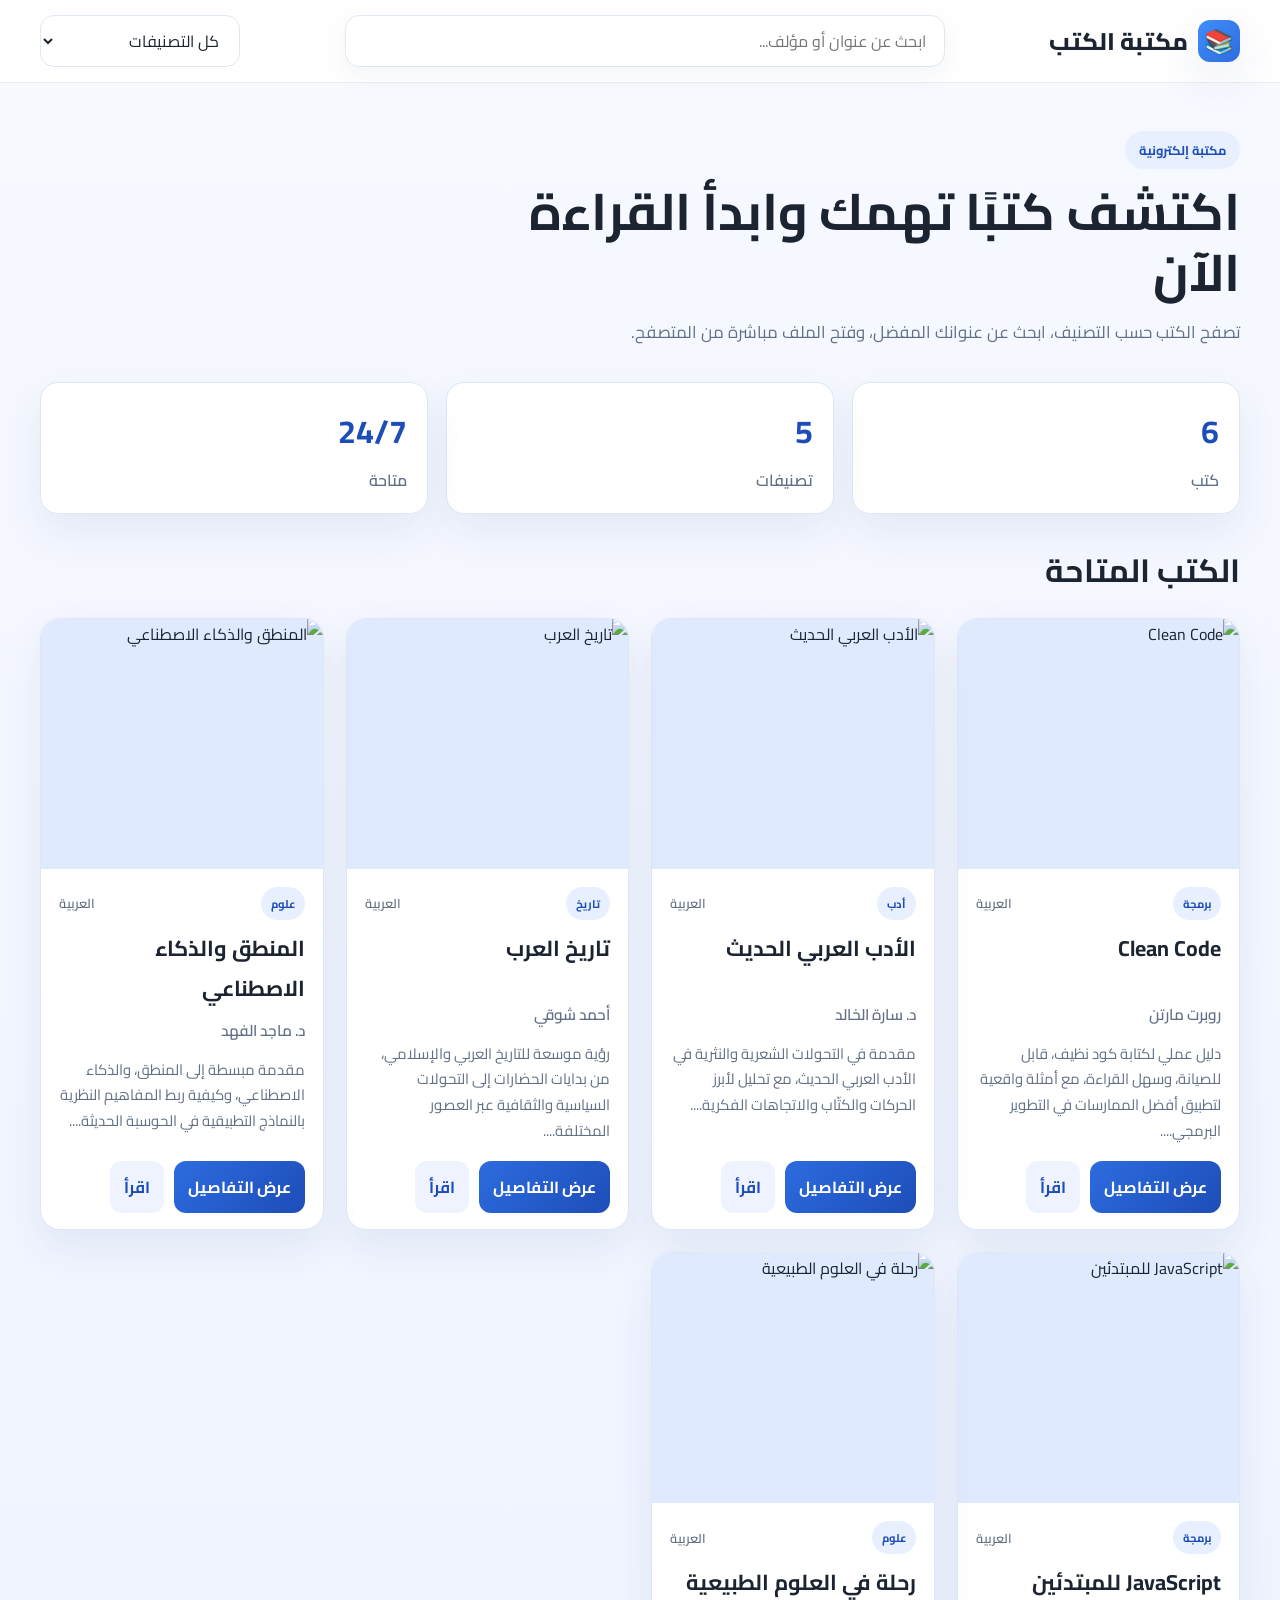
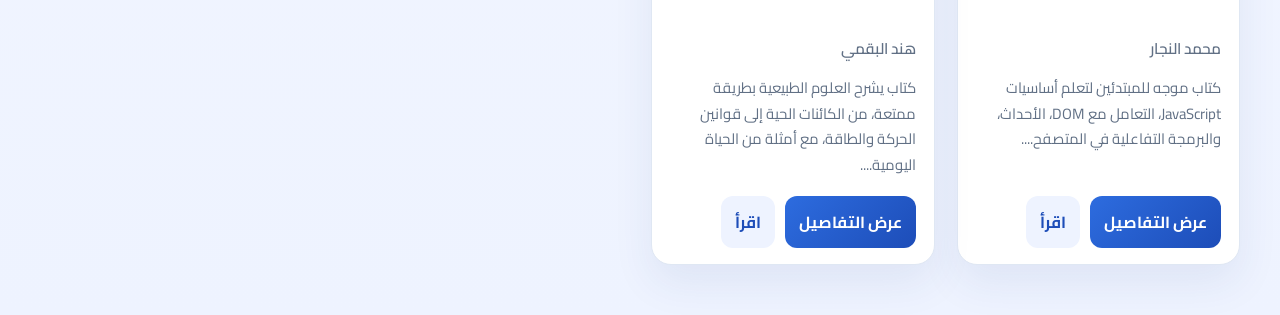
==== index.html @ 399d0ff6 "إنشاء مكتبة كتب عربية قابلة للبحث والتصفح مع صفحات PDF" ====
<!DOCTYPE html>
<html lang="ar" dir="rtl">
  <head>
    <meta charset="UTF-8" />
    <meta name="viewport" content="width=device-width, initial-scale=1.0" />
    <title>مكتبة الكتب</title>
    <link rel="preconnect" href="https://fonts.googleapis.com">
    <link rel="preconnect" href="https://fonts.gstatic.com" crossorigin>
    <link href="https://fonts.googleapis.com/css2?family=Cairo:wght@400;600;700;800&display=swap" rel="stylesheet">
    <link rel="stylesheet" href="styles.css" />
  </head>
  <body>
    <header class="topbar">
      <div class="container nav">
        <div class="brand">
          <span class="brand-icon">📚</span>
          <span>مكتبة الكتب</span>
        </div>

        <div class="search-wrap">
          <input
            id="searchInput"
            type="text"
            placeholder="ابحث عن عنوان أو مؤلف..."
            aria-label="بحث في الكتب"
          />
        </div>

        <select id="categoryFilter" aria-label="فلتر التصنيف">
          <option value="">كل التصنيفات</option>
          <option value="برمجة">برمجة</option>
          <option value="أدب">أدب</option>
          <option value="تاريخ">تاريخ</option>
          <option value="علوم">علوم</option>
        </select>
      </div>
    </header>

    <main class="container">
      <section class="hero">
        <div>
          <span class="eyebrow">مكتبة إلكترونية</span>
          <h1>اكتشف كتبًا تهمك وابدأ القراءة الآن</h1>
          <p>
            تصفح الكتب حسب التصنيف، ابحث عن عنوانك المفضل، وفتح الملف مباشرة من المتصفح.
          </p>
        </div>
      </section>

      <section class="stats">
        <div class="stat-card">
          <strong id="booksCount">0</strong>
          <span>كتب</span>
        </div>
        <div class="stat-card">
          <strong>5</strong>
          <span>تصنيفات</span>
        </div>
        <div class="stat-card">
          <strong>24/7</strong>
          <span>متاحة</span>
        </div>
      </section>

      <section class="books-header">
        <h2>الكتب المتاحة</h2>
      </section>

      <section id="booksGrid" class="books-grid" aria-live="polite"></section>
    </main>

    <div id="bookModal" class="modal hidden" aria-hidden="true">
      <div class="modal-backdrop" data-close="true"></div>
      <div class="modal-content" role="dialog" aria-modal="true" aria-labelledby="modalTitle">
        <button class="close-btn" aria-label="إغلاق" data-close="true">×</button>

        <div class="modal-cover-wrap">
          <img id="modalCover" src="" alt="" />
        </div>

        <div class="modal-body">
          <span id="modalCategory" class="chip"></span>
          <h3 id="modalTitle"></h3>
          <p class="author" id="modalAuthor"></p>

          <div class="meta-grid">
            <div>
              <label>اللغة</label>
              <span id="modalLanguage"></span>
            </div>
            <div>
              <label>السنة</label>
              <span id="modalYear"></span>
            </div>
            <div>
              <label>عدد الصفحات</label>
              <span id="modalPages"></span>
            </div>
          </div>

          <p id="modalSummary" class="summary"></p>

          <div class="modal-actions">
            <a id="readLink" class="primary-btn" href="#" target="_blank" rel="noopener noreferrer">
              اقرأ الآن
            </a>
            <button id="closeModalBtn" class="secondary-btn" type="button">إغلاق</button>
          </div>
        </div>
      </div>
    </div>

    <script src="script.js"></script>
  </body>
</html>
---- styles.css ----
:root {
  --bg: #f5f7fb;
  --surface: #ffffff;
  --surface-2: #eef3ff;
  --primary: #2d6cdf;
  --primary-dark: #1d4db8;
  --text: #1b2430;
  --muted: #617085;
  --border: #dfe7f3;
  --chip: #e8f0ff;
  --shadow: 0 18px 40px rgba(40, 70, 130, 0.08);
  --radius: 18px;
}

* {
  box-sizing: border-box;
}

html {
  scroll-behavior: smooth;
}

body {
  margin: 0;
  font-family: "Cairo", sans-serif;
  background: linear-gradient(180deg, #f7f9ff 0%, #eef3ff 100%);
  color: var(--text);
}

a {
  text-decoration: none;
}

button, input, select {
  font: inherit;
}

.container {
  width: min(1200px, calc(100% - 32px));
  margin: 0 auto;
}

.topbar {
  position: sticky;
  top: 0;
  z-index: 10;
  background: rgba(255, 255, 255, 0.82);
  backdrop-filter: blur(12px);
  border-bottom: 1px solid rgba(148, 163, 184, 0.2);
}

.nav {
  display: flex;
  align-items: center;
  justify-content: space-between;
  gap: 16px;
  min-height: 82px;
}

.brand {
  display: flex;
  align-items: center;
  gap: 10px;
  font-weight: 800;
  font-size: 1.5rem;
}

.brand-icon {
  display: inline-flex;
  align-items: center;
  justify-content: center;
  width: 42px;
  height: 42px;
  background: linear-gradient(135deg, #3f8efc, #2d6cdf);
  color: white;
  border-radius: 12px;
  box-shadow: var(--shadow);
}

.search-wrap {
  flex: 1;
  display: flex;
  justify-content: center;
}

.search-wrap input {
  width: min(600px, 100%);
  height: 52px;
  padding: 0 18px;
  border-radius: 14px;
  border: 1px solid var(--border);
  background: #fff;
  color: var(--text);
  outline: none;
  transition: 0.2s ease;
  box-shadow: 0 8px 22px rgba(30, 41, 59, 0.04);
}

.search-wrap input:focus,
.nav select:focus {
  border-color: rgba(45, 108, 223, 0.5);
  box-shadow: 0 0 0 4px rgba(45, 108, 223, 0.12);
}

.nav select {
  height: 52px;
  padding: 0 16px;
  border: 1px solid var(--border);
  border-radius: 14px;
  background: white;
  color: var(--text);
  min-width: 200px;
}

.hero {
  padding: 48px 0 24px;
}

.hero h1 {
  font-size: clamp(2rem, 4vw, 3.4rem);
  line-height: 1.2;
  margin: 12px 0;
  max-width: 720px;
}

.eyebrow {
  display: inline-block;
  background: var(--chip);
  color: var(--primary-dark);
  padding: 7px 14px;
  border-radius: 999px;
  font-size: 0.8rem;
  font-weight: 700;
}

.hero p {
  color: var(--muted);
  font-size: 1.05rem;
  max-width: 680px;
  margin: 0;
}

.stats {
  display: grid;
  grid-template-columns: repeat(3, minmax(160px, 1fr));
  gap: 18px;
  margin: 10px 0 26px;
}

.stat-card {
  background: var(--surface);
  border: 1px solid var(--border);
  border-radius: var(--radius);
  padding: 18px 20px;
  box-shadow: var(--shadow);
}

.stat-card strong {
  display: block;
  font-size: 2rem;
  margin-bottom: 4px;
  color: var(--primary-dark);
}

.stat-card span {
  color: var(--muted);
  font-weight: 600;
}

.books-header {
  display: flex;
  justify-content: space-between;
  align-items: center;
  margin: 24px 0 18px;
}

.books-header h2 {
  margin: 0;
  font-size: 2rem;
}

.books-grid {
  display: grid;
  grid-template-columns: repeat(auto-fit, minmax(230px, 1fr));
  gap: 22px;
  padding-bottom: 50px;
}

.book-card {
  background: var(--surface);
  border: 1px solid var(--border);
  border-radius: 20px;
  overflow: hidden;
  box-shadow: var(--shadow);
  transition: transform 0.2s ease, box-shadow 0.2s ease;
  display: flex;
  flex-direction: column;
}

.book-card:hover {
  transform: translateY(-4px);
  box-shadow: 0 24px 44px rgba(40, 70, 130, 0.12);
}

.book-cover {
  width: 100%;
  height: 250px;
  object-fit: cover;
  background: #dfeaff;
}

.book-content {
  padding: 18px 18px 16px;
  display: flex;
  flex-direction: column;
  flex: 1;
}

.book-meta {
  display: flex;
  justify-content: space-between;
  align-items: center;
  gap: 10px;
  margin-bottom: 8px;
}

.book-category {
  display: inline-block;
  background: var(--chip);
  color: var(--primary-dark);
  border-radius: 999px;
  padding: 6px 10px;
  font-size: 0.7rem;
  font-weight: 700;
}

.book-language {
  color: var(--muted);
  font-size: 0.8rem;
  font-weight: 600;
}

.book-card h3 {
  margin: 0 0 8px;
  font-size: 1.35rem;
  min-height: 64px;
}

.book-author {
  margin: 0 0 12px;
  color: var(--muted);
  font-size: 0.96rem;
  font-weight: 600;
}

.book-summary {
  margin: 0 0 18px;
  color: var(--muted);
  line-height: 1.72;
  font-size: 0.93rem;
  flex: 1;
}

.book-actions {
  display: flex;
  gap: 10px;
  margin-top: auto;
}

.primary-btn, .secondary-btn {
  border: none;
  border-radius: 12px;
  padding: 11px 14px;
  font-weight: 700;
  cursor: pointer;
  transition: 0.2s ease;
}

.primary-btn {
  background: linear-gradient(135deg, var(--primary), var(--primary-dark));
  color: white;
  display: inline-flex;
  align-items: center;
  justify-content: center;
}

.primary-btn:hover {
  filter: brightness(1.04);
}

.secondary-btn {
  background: #eef3ff;
  color: var(--primary-dark);
}

.secondary-btn:hover {
  background: #e3ebff;
}

.modal {
  position: fixed;
  inset: 0;
  display: flex;
  align-items: center;
  justify-content: center;
  z-index: 100;
}

.modal.hidden {
  display: none;
}

.modal-backdrop {
  position: absolute;
  inset: 0;
  background: rgba(15, 23, 42, 0.42);
}

.modal-content {
  position: relative;
  z-index: 1;
  width: min(900px, calc(100% - 24px));
  background: var(--surface);
  border: 1px solid var(--border);
  border-radius: 26px;
  box-shadow: 0 40px 80px rgba(15, 23, 42, 0.25);
  display: grid;
  grid-template-columns: 230px 1fr;
  overflow: hidden;
}

.close-btn {
  position: absolute;
  top: 14px;
  left: 14px;
  width: 38px;
  height: 38px;
  border: none;
  border-radius: 50%;
  background: #edf3ff;
  color: var(--primary-dark);
  font-size: 1.6rem;
  cursor: pointer;
}

.modal-cover-wrap {
  background: linear-gradient(180deg, #eaf2ff, #f3f8ff);
  min-height: 100%;
  display: flex;
  align-items: center;
  justify-content: center;
}

.modal-cover-wrap img {
  width: 100%;
  height: 100%;
  object-fit: cover;
}

.modal-body {
  padding: 28px 28px 24px;
}

.chip {
  display: inline-block;
  background: var(--chip);
  color: var(--primary-dark);
  font-size: 0.76rem;
  font-weight: 700;
  border-radius: 999px;
  padding: 7px 12px;
}

.modal-body h3 {
  font-size: clamp(1.7rem, 2vw, 2.3rem);
  margin: 18px 0 8px;
}

.author {
  color: var(--muted);
  font-weight: 700;
  margin: 0 0 18px;
}

.meta-grid {
  display: grid;
  grid-template-columns: repeat(3, minmax(120px, 1fr));
  gap: 12px;
  margin-bottom: 18px;
}

.meta-grid div {
  background: #f5f8ff;
  border: 1px solid var(--border);
  border-radius: 14px;
  padding: 12px 10px;
}

.meta-grid label {
  display: block;
  color: var(--muted);
  font-size: 0.75rem;
  margin-bottom: 4px;
}

.meta-grid span {
  font-weight: 700;
}

.summary {
  color: var(--muted);
  line-height: 1.9;
  margin: 0 0 22px;
}

.modal-actions {
  display: flex;
  flex-wrap: wrap;
  gap: 12px;
}

@media (max-width: 720px) {
  .nav {
    flex-direction: column;
    justify-content: center;
    padding: 16px 0;
  }

  .search-wrap {
    width: 100%;
  }

  .search-wrap input, .nav select {
    width: 100%;
  }

  .stats {
    grid-template-columns: 1fr;
  }

  .modal-content {
    grid-template-columns: 1fr;
  }

  .modal-cover-wrap {
    min-height: 220px;
  }

  .meta-grid {
    grid-template-columns: 1fr;
  }
}
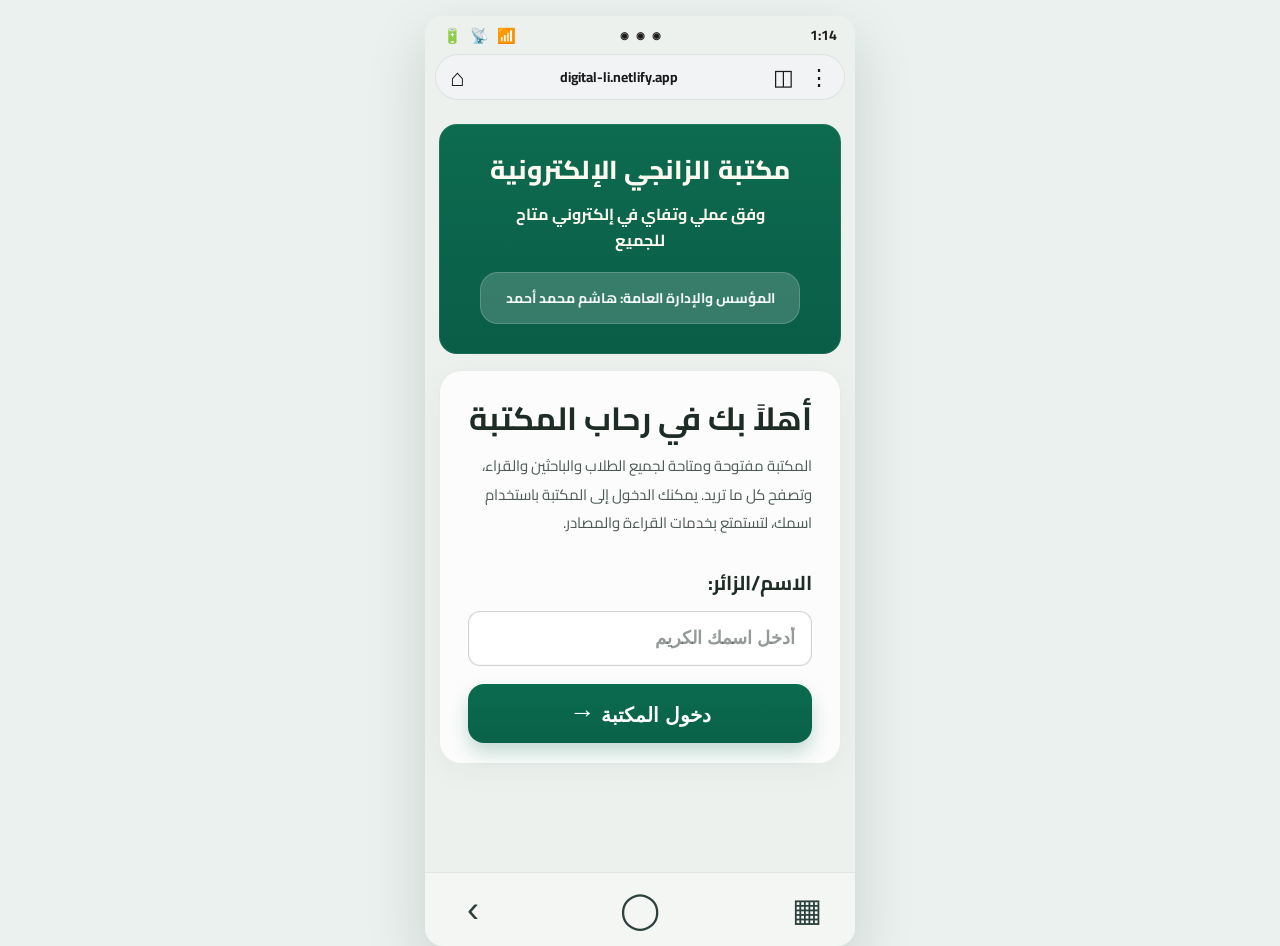
==== commit 82e2ac12: "تحديث واجهة المكتبة لتطابق تصميم الصورة المرجعية" ====
--- a/index.html
+++ b/index.html
@@ -3,111 +3,66 @@
   <head>
     <meta charset="UTF-8" />
     <meta name="viewport" content="width=device-width, initial-scale=1.0" />
-    <title>مكتبة الكتب</title>
+    <title>مكتبة الزانجي الإلكترونية</title>
     <link rel="preconnect" href="https://fonts.googleapis.com">
     <link rel="preconnect" href="https://fonts.gstatic.com" crossorigin>
     <link href="https://fonts.googleapis.com/css2?family=Cairo:wght@400;600;700;800&display=swap" rel="stylesheet">
     <link rel="stylesheet" href="styles.css" />
   </head>
   <body>
-    <header class="topbar">
-      <div class="container nav">
-        <div class="brand">
-          <span class="brand-icon">📚</span>
-          <span>مكتبة الكتب</span>
+    <div class="phone-shell">
+      <div class="status-bar">
+        <div class="status-left">1:14</div>
+        <div class="status-center">
+          <span>◉</span>
+          <span>◉</span>
+          <span>◉</span>
+        </div>
+        <div class="status-right">
+          <span>📶</span>
+          <span>📡</span>
+          <span>🔋</span>
+        </div>
+      </div>
+
+      <div class="browser-bar">
+        <div class="browser-actions">
+          <span class="dots">⋮</span>
+          <span class="dots">◫</span>
         </div>
 
-        <div class="search-wrap">
-          <input
-            id="searchInput"
-            type="text"
-            placeholder="ابحث عن عنوان أو مؤلف..."
-            aria-label="بحث في الكتب"
-          />
-        </div>
+        <div class="browser-address">digital-li.netlify.app</div>
 
-        <select id="categoryFilter" aria-label="فلتر التصنيف">
-          <option value="">كل التصنيفات</option>
-          <option value="برمجة">برمجة</option>
-          <option value="أدب">أدب</option>
-          <option value="تاريخ">تاريخ</option>
-          <option value="علوم">علوم</option>
-        </select>
+        <div class="browser-icon">⌂</div>
       </div>
-    </header>
 
-    <main class="container">
-      <section class="hero">
-        <div>
-          <span class="eyebrow">مكتبة إلكترونية</span>
-          <h1>اكتشف كتبًا تهمك وابدأ القراءة الآن</h1>
-          <p>
-            تصفح الكتب حسب التصنيف، ابحث عن عنوانك المفضل، وفتح الملف مباشرة من المتصفح.
+      <main class="app-screen">
+        <section class="hero-card">
+          <h1>مكتبة الزانجي الإلكترونية</h1>
+          <p>وفق عملي وتفاي في إلكتروني متاح للجميع</p>
+          <div class="author-badge">المؤسس والإدارة العامة: هاشم محمد أحمد</div>
+        </section>
+
+        <section class="login-panel">
+          <h2>أهلاً بك في رحاب المكتبة</h2>
+
+          <p class="intro">
+            المكتبة مفتوحة ومتاحة لجميع الطلاب والباحثين والقراء، وتصفح كل ما تريد.
+            يمكنك الدخول إلى المكتبة باستخدام اسمك، لتستمتع بخدمات القراءة والمصادر.
           </p>
-        </div>
-      </section>
 
-      <section class="stats">
-        <div class="stat-card">
-          <strong id="booksCount">0</strong>
-          <span>كتب</span>
-        </div>
-        <div class="stat-card">
-          <strong>5</strong>
-          <span>تصنيفات</span>
-        </div>
-        <div class="stat-card">
-          <strong>24/7</strong>
-          <span>متاحة</span>
-        </div>
-      </section>
+          <label for="readerName" class="field-label">الاسم/الزائر:</label>
+          <input id="readerName" type="text" placeholder="أدخل اسمك الكريم" />
 
-      <section class="books-header">
-        <h2>الكتب المتاحة</h2>
-      </section>
+          <button id="enterLibrary" type="button">دخول المكتبة <span>→</span></button>
+        </section>
+      </main>
 
-      <section id="booksGrid" class="books-grid" aria-live="polite"></section>
-    </main>
-
-    <div id="bookModal" class="modal hidden" aria-hidden="true">
-      <div class="modal-backdrop" data-close="true"></div>
-      <div class="modal-content" role="dialog" aria-modal="true" aria-labelledby="modalTitle">
-        <button class="close-btn" aria-label="إغلاق" data-close="true">×</button>
-
-        <div class="modal-cover-wrap">
-          <img id="modalCover" src="" alt="" />
-        </div>
-
-        <div class="modal-body">
-          <span id="modalCategory" class="chip"></span>
-          <h3 id="modalTitle"></h3>
-          <p class="author" id="modalAuthor"></p>
-
-          <div class="meta-grid">
-            <div>
-              <label>اللغة</label>
-              <span id="modalLanguage"></span>
-            </div>
-            <div>
-              <label>السنة</label>
-              <span id="modalYear"></span>
-            </div>
-            <div>
-              <label>عدد الصفحات</label>
-              <span id="modalPages"></span>
-            </div>
-          </div>
-
-          <p id="modalSummary" class="summary"></p>
-
-          <div class="modal-actions">
-            <a id="readLink" class="primary-btn" href="#" target="_blank" rel="noopener noreferrer">
-              اقرأ الآن
-            </a>
-            <button id="closeModalBtn" class="secondary-btn" type="button">إغلاق</button>
-          </div>
-        </div>
-      </div>
+      <nav class="bottom-nav" aria-label="التنقل السفلي">
+        <button class="nav-item active" aria-label="القائمة">▦</button>
+        <button class="nav-item" aria-label="الرئيسية">◯</button>
+        <button class="nav-item" aria-label="التالي">›</button>
+      </nav>
     </div>
 
     <script src="script.js"></script>
--- a/styles.css
+++ b/styles.css
@@ -1,452 +1,259 @@
-:root {
-  --bg: #f5f7fb;
-  --surface: #ffffff;
-  --surface-2: #eef3ff;
-  --primary: #2d6cdf;
-  --primary-dark: #1d4db8;
-  --text: #1b2430;
-  --muted: #617085;
-  --border: #dfe7f3;
-  --chip: #e8f0ff;
-  --shadow: 0 18px 40px rgba(40, 70, 130, 0.08);
-  --radius: 18px;
-}
-
 * {
   box-sizing: border-box;
 }
 
-html {
-  scroll-behavior: smooth;
+html, body {
+  margin: 0;
+  height: 100%;
+  font-family: "Cairo", sans-serif;
+  background: #eaf1ef;
+  color: #1d2d26;
 }
 
 body {
+  display: flex;
+  justify-content: center;
+  align-items: flex-start;
+  padding: 16px 0 18px;
+}
+
+.phone-shell {
+  width: 430px;
+  min-height: 930px;
+  background: #edf1ee;
+  border-radius: 18px;
+  position: relative;
+  overflow: hidden;
+  box-shadow: 0 24px 60px rgba(13, 31, 25, 0.15);
+}
+
+.status-bar {
+  height: 38px;
+  display: flex;
+  align-items: center;
+  justify-content: space-between;
+  padding: 0 18px;
+  font-size: 14px;
+  font-weight: 700;
+  color: #1d1d1d;
+  background: #edf1ee;
+}
+
+.status-left {
+  width: 60px;
+}
+
+.status-center {
+  display: flex;
+  gap: 7px;
+  align-items: center;
+  font-size: 10px;
+  color: #1a1a1a;
+}
+
+.status-right {
+  display: flex;
+  align-items: center;
+  gap: 8px;
+  width: 60px;
+  justify-content: flex-end;
+  font-size: 15px;
+}
+
+.browser-bar {
+  display: flex;
+  align-items: center;
+  justify-content: space-between;
+  gap: 10px;
+  background: #f2f3f5;
+  border-radius: 24px;
+  margin: 0 10px 12px;
+  height: 46px;
+  padding: 0 14px;
+  border: 1px solid rgba(0, 0, 0, 0.08);
+}
+
+.browser-actions {
+  display: flex;
+  align-items: center;
+  gap: 14px;
+  font-size: 22px;
+  color: #1a1a1a;
+}
+
+.browser-address {
+  flex: 1;
+  text-align: center;
+  font-size: 14px;
+  font-weight: 700;
+  color: #1a1a1a;
+}
+
+.browser-icon {
+  font-size: 24px;
+  color: #1a1a1a;
+}
+
+.app-screen {
+  padding: 12px 14px 0;
+}
+
+.hero-card {
+  background: linear-gradient(180deg, #0d6b4f, #0a5d47);
+  border-radius: 18px;
+  padding: 28px 18px 24px;
+  min-height: 230px;
+  color: #fffaf1;
+  box-shadow: inset 0 0 0 1px rgba(255,255,255,0.08);
+  position: relative;
+}
+
+.hero-card h1 {
   margin: 0;
-  font-family: "Cairo", sans-serif;
-  background: linear-gradient(180deg, #f7f9ff 0%, #eef3ff 100%);
-  color: var(--text);
-}
-
-a {
-  text-decoration: none;
-}
-
-button, input, select {
-  font: inherit;
-}
-
-.container {
-  width: min(1200px, calc(100% - 32px));
+  text-align: center;
+  font-size: 26px;
+  line-height: 1.4;
+  font-weight: 800;
+  letter-spacing: 0.1px;
+}
+
+.hero-card p {
+  text-align: center;
+  margin: 14px auto 18px;
+  max-width: 300px;
+  font-size: 16px;
+  font-weight: 700;
+  line-height: 1.6;
+}
+
+.author-badge {
+  background: rgba(255, 255, 255, 0.18);
+  border: 1px solid rgba(255,255,255,0.18);
+  border-radius: 18px;
+  text-align: center;
+  padding: 12px 18px;
+  font-size: 14px;
+  font-weight: 700;
+  color: #f3f8f5;
   margin: 0 auto;
-}
-
-.topbar {
-  position: sticky;
-  top: 0;
-  z-index: 10;
-  background: rgba(255, 255, 255, 0.82);
-  backdrop-filter: blur(12px);
-  border-bottom: 1px solid rgba(148, 163, 184, 0.2);
-}
-
-.nav {
+  max-width: 320px;
+}
+
+.login-panel {
+  margin-top: 16px;
+  background: rgba(255,255,255,0.74);
+  border: 1px solid rgba(13, 32, 24, 0.08);
+  border-radius: 22px;
+  padding: 26px 28px 20px;
+  box-shadow: 0 8px 30px rgba(25, 59, 46, 0.04);
+}
+
+.login-panel h2 {
+  margin: 0 0 12px;
+  text-align: center;
+  font-size: 32px;
+  line-height: 1.35;
+  font-weight: 700;
+  color: #1d2d26;
+}
+
+.intro {
+  text-align: right;
+  color: #4d5a55;
+  font-size: 15px;
+  line-height: 1.9;
+  margin: 0 0 26px;
+}
+
+.field-label {
+  display: block;
+  font-size: 20px;
+  font-weight: 700;
+  margin-bottom: 10px;
+  color: #1d2d26;
+}
+
+#readerName {
+  width: 100%;
+  border: 1px solid rgba(20, 40, 34, 0.2);
+  background: rgba(255,255,255,0.8);
+  border-radius: 12px;
+  padding: 16px 16px;
+  font-size: 18px;
+  font-weight: 600;
+  color: #17352d;
+  outline: none;
+  box-shadow: inset 0 0 0 1px rgba(18, 38, 31, 0.03);
+}
+
+#readerName::placeholder {
+  color: rgba(19, 30, 26, 0.45);
+}
+
+#enterLibrary {
+  width: 100%;
+  margin-top: 18px;
+  border: none;
+  border-radius: 16px;
+  background: linear-gradient(180deg, #0b6b4f, #0a6248);
+  color: white;
+  font-size: 20px;
+  font-weight: 700;
+  padding: 16px 18px;
+  cursor: pointer;
+  box-shadow: 0 10px 18px rgba(11, 107, 79, 0.22);
+  transition: transform 0.2s ease;
+}
+
+#enterLibrary:hover {
+  transform: translateY(-1px);
+}
+
+#enterLibrary span {
+  font-size: 26px;
+  line-height: 1;
+  display: inline-block;
+  transform: translateY(-1px);
+}
+
+.bottom-nav {
+  position: absolute;
+  left: 0;
+  right: 0;
+  bottom: 0;
+  height: 74px;
+  background: rgba(255,255,255,0.35);
+  border-top: 1px solid rgba(20, 26, 24, 0.08);
   display: flex;
   align-items: center;
   justify-content: space-between;
-  gap: 16px;
-  min-height: 82px;
-}
-
-.brand {
-  display: flex;
-  align-items: center;
-  gap: 10px;
-  font-weight: 800;
-  font-size: 1.5rem;
-}
-
-.brand-icon {
-  display: inline-flex;
-  align-items: center;
-  justify-content: center;
-  width: 42px;
-  height: 42px;
-  background: linear-gradient(135deg, #3f8efc, #2d6cdf);
-  color: white;
-  border-radius: 12px;
-  box-shadow: var(--shadow);
-}
-
-.search-wrap {
-  flex: 1;
-  display: flex;
-  justify-content: center;
-}
-
-.search-wrap input {
-  width: min(600px, 100%);
+  padding: 0 22px;
+}
+
+.nav-item {
+  width: 52px;
   height: 52px;
-  padding: 0 18px;
+  border: none;
+  background: transparent;
+  font-size: 36px;
+  color: #2b413d;
+  cursor: pointer;
   border-radius: 14px;
-  border: 1px solid var(--border);
-  background: #fff;
-  color: var(--text);
-  outline: none;
-  transition: 0.2s ease;
-  box-shadow: 0 8px 22px rgba(30, 41, 59, 0.04);
-}
-
-.search-wrap input:focus,
-.nav select:focus {
-  border-color: rgba(45, 108, 223, 0.5);
-  box-shadow: 0 0 0 4px rgba(45, 108, 223, 0.12);
-}
-
-.nav select {
-  height: 52px;
-  padding: 0 16px;
-  border: 1px solid var(--border);
-  border-radius: 14px;
-  background: white;
-  color: var(--text);
-  min-width: 200px;
-}
-
-.hero {
-  padding: 48px 0 24px;
-}
-
-.hero h1 {
-  font-size: clamp(2rem, 4vw, 3.4rem);
-  line-height: 1.2;
-  margin: 12px 0;
-  max-width: 720px;
-}
-
-.eyebrow {
-  display: inline-block;
-  background: var(--chip);
-  color: var(--primary-dark);
-  padding: 7px 14px;
-  border-radius: 999px;
-  font-size: 0.8rem;
-  font-weight: 700;
-}
-
-.hero p {
-  color: var(--muted);
-  font-size: 1.05rem;
-  max-width: 680px;
-  margin: 0;
-}
-
-.stats {
-  display: grid;
-  grid-template-columns: repeat(3, minmax(160px, 1fr));
-  gap: 18px;
-  margin: 10px 0 26px;
-}
-
-.stat-card {
-  background: var(--surface);
-  border: 1px solid var(--border);
-  border-radius: var(--radius);
-  padding: 18px 20px;
-  box-shadow: var(--shadow);
-}
-
-.stat-card strong {
-  display: block;
-  font-size: 2rem;
-  margin-bottom: 4px;
-  color: var(--primary-dark);
-}
-
-.stat-card span {
-  color: var(--muted);
-  font-weight: 600;
-}
-
-.books-header {
-  display: flex;
-  justify-content: space-between;
-  align-items: center;
-  margin: 24px 0 18px;
-}
-
-.books-header h2 {
-  margin: 0;
-  font-size: 2rem;
-}
-
-.books-grid {
-  display: grid;
-  grid-template-columns: repeat(auto-fit, minmax(230px, 1fr));
-  gap: 22px;
-  padding-bottom: 50px;
-}
-
-.book-card {
-  background: var(--surface);
-  border: 1px solid var(--border);
-  border-radius: 20px;
-  overflow: hidden;
-  box-shadow: var(--shadow);
-  transition: transform 0.2s ease, box-shadow 0.2s ease;
-  display: flex;
-  flex-direction: column;
-}
-
-.book-card:hover {
-  transform: translateY(-4px);
-  box-shadow: 0 24px 44px rgba(40, 70, 130, 0.12);
-}
-
-.book-cover {
-  width: 100%;
-  height: 250px;
-  object-fit: cover;
-  background: #dfeaff;
-}
-
-.book-content {
-  padding: 18px 18px 16px;
-  display: flex;
-  flex-direction: column;
-  flex: 1;
-}
-
-.book-meta {
-  display: flex;
-  justify-content: space-between;
-  align-items: center;
-  gap: 10px;
-  margin-bottom: 8px;
-}
-
-.book-category {
-  display: inline-block;
-  background: var(--chip);
-  color: var(--primary-dark);
-  border-radius: 999px;
-  padding: 6px 10px;
-  font-size: 0.7rem;
-  font-weight: 700;
-}
-
-.book-language {
-  color: var(--muted);
-  font-size: 0.8rem;
-  font-weight: 600;
-}
-
-.book-card h3 {
-  margin: 0 0 8px;
-  font-size: 1.35rem;
-  min-height: 64px;
-}
-
-.book-author {
-  margin: 0 0 12px;
-  color: var(--muted);
-  font-size: 0.96rem;
-  font-weight: 600;
-}
-
-.book-summary {
-  margin: 0 0 18px;
-  color: var(--muted);
-  line-height: 1.72;
-  font-size: 0.93rem;
-  flex: 1;
-}
-
-.book-actions {
-  display: flex;
-  gap: 10px;
-  margin-top: auto;
-}
-
-.primary-btn, .secondary-btn {
-  border: none;
-  border-radius: 12px;
-  padding: 11px 14px;
-  font-weight: 700;
-  cursor: pointer;
-  transition: 0.2s ease;
-}
-
-.primary-btn {
-  background: linear-gradient(135deg, var(--primary), var(--primary-dark));
-  color: white;
-  display: inline-flex;
-  align-items: center;
-  justify-content: center;
-}
-
-.primary-btn:hover {
-  filter: brightness(1.04);
-}
-
-.secondary-btn {
-  background: #eef3ff;
-  color: var(--primary-dark);
-}
-
-.secondary-btn:hover {
-  background: #e3ebff;
-}
-
-.modal {
-  position: fixed;
-  inset: 0;
-  display: flex;
-  align-items: center;
-  justify-content: center;
-  z-index: 100;
-}
-
-.modal.hidden {
-  display: none;
-}
-
-.modal-backdrop {
-  position: absolute;
-  inset: 0;
-  background: rgba(15, 23, 42, 0.42);
-}
-
-.modal-content {
-  position: relative;
-  z-index: 1;
-  width: min(900px, calc(100% - 24px));
-  background: var(--surface);
-  border: 1px solid var(--border);
-  border-radius: 26px;
-  box-shadow: 0 40px 80px rgba(15, 23, 42, 0.25);
-  display: grid;
-  grid-template-columns: 230px 1fr;
-  overflow: hidden;
-}
-
-.close-btn {
-  position: absolute;
-  top: 14px;
-  left: 14px;
-  width: 38px;
-  height: 38px;
-  border: none;
-  border-radius: 50%;
-  background: #edf3ff;
-  color: var(--primary-dark);
-  font-size: 1.6rem;
-  cursor: pointer;
-}
-
-.modal-cover-wrap {
-  background: linear-gradient(180deg, #eaf2ff, #f3f8ff);
-  min-height: 100%;
-  display: flex;
-  align-items: center;
-  justify-content: center;
-}
-
-.modal-cover-wrap img {
-  width: 100%;
-  height: 100%;
-  object-fit: cover;
-}
-
-.modal-body {
-  padding: 28px 28px 24px;
-}
-
-.chip {
-  display: inline-block;
-  background: var(--chip);
-  color: var(--primary-dark);
-  font-size: 0.76rem;
-  font-weight: 700;
-  border-radius: 999px;
-  padding: 7px 12px;
-}
-
-.modal-body h3 {
-  font-size: clamp(1.7rem, 2vw, 2.3rem);
-  margin: 18px 0 8px;
-}
-
-.author {
-  color: var(--muted);
-  font-weight: 700;
-  margin: 0 0 18px;
-}
-
-.meta-grid {
-  display: grid;
-  grid-template-columns: repeat(3, minmax(120px, 1fr));
-  gap: 12px;
-  margin-bottom: 18px;
-}
-
-.meta-grid div {
-  background: #f5f8ff;
-  border: 1px solid var(--border);
-  border-radius: 14px;
-  padding: 12px 10px;
-}
-
-.meta-grid label {
-  display: block;
-  color: var(--muted);
-  font-size: 0.75rem;
-  margin-bottom: 4px;
-}
-
-.meta-grid span {
-  font-weight: 700;
-}
-
-.summary {
-  color: var(--muted);
-  line-height: 1.9;
-  margin: 0 0 22px;
-}
-
-.modal-actions {
-  display: flex;
-  flex-wrap: wrap;
-  gap: 12px;
-}
-
-@media (max-width: 720px) {
-  .nav {
-    flex-direction: column;
-    justify-content: center;
-    padding: 16px 0;
+}
+
+.nav-item.active {
+  font-size: 32px;
+  opacity: 1;
+}
+
+@media (max-width: 480px) {
+  body {
+    padding: 0;
   }
 
-  .search-wrap {
-    width: 100%;
+  .phone-shell {
+    width: 100vw;
+    min-height: 100vh;
+    border-radius: 0;
   }
-
-  .search-wrap input, .nav select {
-    width: 100%;
-  }
-
-  .stats {
-    grid-template-columns: 1fr;
-  }
-
-  .modal-content {
-    grid-template-columns: 1fr;
-  }
-
-  .modal-cover-wrap {
-    min-height: 220px;
-  }
-
-  .meta-grid {
-    grid-template-columns: 1fr;
-  }
-}
+}
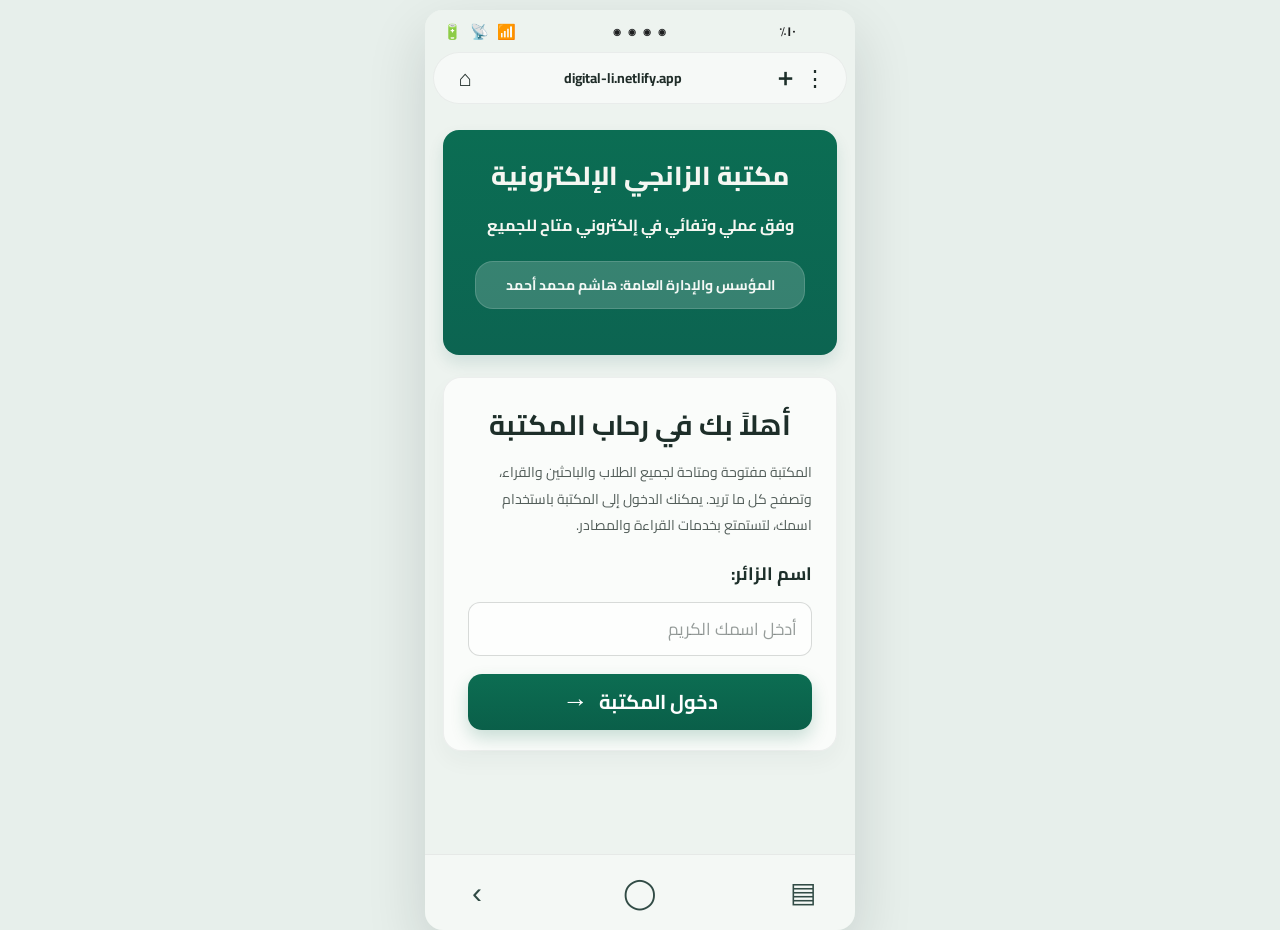
==== commit c0b9c67c: "تعديل الواجهة لتطابق التصميم العربي في الصورة المرجعية" ====
--- a/index.html
+++ b/index.html
@@ -4,16 +4,17 @@
     <meta charset="UTF-8" />
     <meta name="viewport" content="width=device-width, initial-scale=1.0" />
     <title>مكتبة الزانجي الإلكترونية</title>
-    <link rel="preconnect" href="https://fonts.googleapis.com">
-    <link rel="preconnect" href="https://fonts.gstatic.com" crossorigin>
-    <link href="https://fonts.googleapis.com/css2?family=Cairo:wght@400;600;700;800&display=swap" rel="stylesheet">
+    <link rel="preconnect" href="https://fonts.googleapis.com" />
+    <link rel="preconnect" href="https://fonts.gstatic.com" crossorigin />
+    <link href="https://fonts.googleapis.com/css2?family=Cairo:wght@400;600;700;800&display=swap" rel="stylesheet" />
     <link rel="stylesheet" href="styles.css" />
   </head>
   <body>
-    <div class="phone-shell">
+    <div class="phone-frame">
       <div class="status-bar">
-        <div class="status-left">1:14</div>
+        <div class="status-left">١٠٪</div>
         <div class="status-center">
+          <span>◉</span>
           <span>◉</span>
           <span>◉</span>
           <span>◉</span>
@@ -26,42 +27,43 @@
       </div>
 
       <div class="browser-bar">
-        <div class="browser-actions">
-          <span class="dots">⋮</span>
-          <span class="dots">◫</span>
+        <div class="nav-left">
+          <span class="menu-icon">⋮</span>
         </div>
 
-        <div class="browser-address">digital-li.netlify.app</div>
+        <div class="browser-center">
+          <span class="plus">＋</span>
+          <span class="url">digital-li.netlify.app</span>
+        </div>
 
-        <div class="browser-icon">⌂</div>
+        <div class="nav-right">⌂</div>
       </div>
 
-      <main class="app-screen">
+      <main class="content">
         <section class="hero-card">
           <h1>مكتبة الزانجي الإلكترونية</h1>
-          <p>وفق عملي وتفاي في إلكتروني متاح للجميع</p>
-          <div class="author-badge">المؤسس والإدارة العامة: هاشم محمد أحمد</div>
+          <p>وفق عملي وتفائي في إلكتروني متاح للجميع</p>
+          <div class="owner-pill">المؤسس والإدارة العامة: هاشم محمد أحمد</div>
         </section>
 
-        <section class="login-panel">
+        <section class="login-box">
           <h2>أهلاً بك في رحاب المكتبة</h2>
-
-          <p class="intro">
+          <p>
             المكتبة مفتوحة ومتاحة لجميع الطلاب والباحثين والقراء، وتصفح كل ما تريد.
             يمكنك الدخول إلى المكتبة باستخدام اسمك، لتستمتع بخدمات القراءة والمصادر.
           </p>
 
-          <label for="readerName" class="field-label">الاسم/الزائر:</label>
+          <label for="readerName">اسم الزائر:</label>
           <input id="readerName" type="text" placeholder="أدخل اسمك الكريم" />
 
           <button id="enterLibrary" type="button">دخول المكتبة <span>→</span></button>
         </section>
       </main>
 
-      <nav class="bottom-nav" aria-label="التنقل السفلي">
-        <button class="nav-item active" aria-label="القائمة">▦</button>
-        <button class="nav-item" aria-label="الرئيسية">◯</button>
-        <button class="nav-item" aria-label="التالي">›</button>
+      <nav class="bottom-nav" aria-label="التنقل">
+        <button class="nav-btn active" aria-label="القائمة">▤</button>
+        <button class="nav-btn" aria-label="الرئيسية">◯</button>
+        <button class="nav-btn" aria-label="التالي">›</button>
       </nav>
     </div>
 
--- a/styles.css
+++ b/styles.css
@@ -5,214 +5,226 @@
 html, body {
   margin: 0;
   height: 100%;
+  background: #e7efeb;
   font-family: "Cairo", sans-serif;
-  background: #eaf1ef;
-  color: #1d2d26;
+  color: #1c2925;
 }
 
 body {
   display: flex;
   justify-content: center;
   align-items: flex-start;
-  padding: 16px 0 18px;
-}
-
-.phone-shell {
+  padding: 10px 0 20px;
+}
+
+.phone-frame {
   width: 430px;
-  min-height: 930px;
-  background: #edf1ee;
+  min-height: 920px;
+  background: #edf3ef;
   border-radius: 18px;
+  overflow: hidden;
+  box-shadow: 0 24px 60px rgba(13, 31, 25, 0.14);
   position: relative;
-  overflow: hidden;
-  box-shadow: 0 24px 60px rgba(13, 31, 25, 0.15);
 }
 
 .status-bar {
-  height: 38px;
+  height: 42px;
   display: flex;
   align-items: center;
   justify-content: space-between;
   padding: 0 18px;
+  background: #edf3ef;
+  font-weight: 700;
+  font-size: 13px;
+  color: #1e1f20;
+}
+
+.status-left {
+  width: 58px;
+  text-align: left;
+}
+
+.status-center {
+  display: flex;
+  align-items: center;
+  gap: 6px;
+  font-size: 9px;
+  letter-spacing: 0.8px;
+}
+
+.status-right {
+  display: flex;
+  align-items: center;
+  justify-content: flex-end;
+  gap: 8px;
+  width: 58px;
+  font-size: 15px;
+}
+
+.browser-bar {
+  display: flex;
+  align-items: center;
+  justify-content: space-between;
+  height: 52px;
+  padding: 0 14px;
+  margin: 0 8px 18px;
+  border-radius: 28px;
+  background: rgba(255,255,255,0.5);
+  box-shadow: inset 0 0 0 1px rgba(30,35,33,0.06);
+}
+
+.nav-left, .nav-right {
+  width: 36px;
+  font-size: 22px;
+  display: flex;
+  align-items: center;
+  justify-content: center;
+  color: #1f2d29;
+}
+
+.browser-center {
+  flex: 1;
+  display: flex;
+  align-items: center;
+  justify-content: center;
+  gap: 10px;
   font-size: 14px;
   font-weight: 700;
-  color: #1d1d1d;
-  background: #edf1ee;
-}
-
-.status-left {
-  width: 60px;
-}
-
-.status-center {
-  display: flex;
-  gap: 7px;
-  align-items: center;
-  font-size: 10px;
-  color: #1a1a1a;
-}
-
-.status-right {
-  display: flex;
-  align-items: center;
-  gap: 8px;
-  width: 60px;
-  justify-content: flex-end;
-  font-size: 15px;
-}
-
-.browser-bar {
-  display: flex;
-  align-items: center;
-  justify-content: space-between;
-  gap: 10px;
-  background: #f2f3f5;
-  border-radius: 24px;
-  margin: 0 10px 12px;
-  height: 46px;
-  padding: 0 14px;
-  border: 1px solid rgba(0, 0, 0, 0.08);
-}
-
-.browser-actions {
-  display: flex;
-  align-items: center;
-  gap: 14px;
-  font-size: 22px;
-  color: #1a1a1a;
-}
-
-.browser-address {
-  flex: 1;
-  text-align: center;
-  font-size: 14px;
-  font-weight: 700;
-  color: #1a1a1a;
-}
-
-.browser-icon {
+  color: #202d29;
+}
+
+.plus {
   font-size: 24px;
-  color: #1a1a1a;
-}
-
-.app-screen {
-  padding: 12px 14px 0;
+  font-weight: 700;
+  line-height: 1;
+  color: #1d2f2a;
+}
+
+.url {
+  display: inline-block;
+  width: 100%;
+  text-align: center;
+  white-space: nowrap;
+  overflow: hidden;
+  text-overflow: ellipsis;
+}
+
+.content {
+  padding: 8px 18px 0;
 }
 
 .hero-card {
-  background: linear-gradient(180deg, #0d6b4f, #0a5d47);
-  border-radius: 18px;
-  padding: 28px 18px 24px;
-  min-height: 230px;
-  color: #fffaf1;
-  box-shadow: inset 0 0 0 1px rgba(255,255,255,0.08);
-  position: relative;
+  background: linear-gradient(180deg, #0b6d53 0%, #0c6451 100%);
+  border-radius: 16px;
+  min-height: 225px;
+  padding: 26px 18px 20px;
+  box-shadow: 0 8px 16px rgba(11, 93, 79, 0.12);
+  color: #f5f7f2;
 }
 
 .hero-card h1 {
   margin: 0;
-  text-align: center;
   font-size: 26px;
+  text-align: center;
+  line-height: 1.5;
+  font-weight: 800;
+}
+
+.hero-card p {
+  margin: 18px auto 22px;
+  text-align: center;
+  max-width: 320px;
+  font-size: 16px;
+  font-weight: 700;
+  line-height: 1.6;
+}
+
+.owner-pill {
+  margin: 0 auto;
+  max-width: 330px;
+  background: rgba(255,255,255,0.18);
+  border: 1px solid rgba(255,255,255,0.15);
+  border-radius: 18px;
+  padding: 10px 18px;
+  text-align: center;
+  font-size: 14px;
+  font-weight: 700;
+  color: #f3f8f5;
+}
+
+.login-box {
+  margin-top: 22px;
+  background: rgba(255,255,255,0.7);
+  border: 1px solid rgba(16, 28, 23, 0.06);
+  border-radius: 18px;
+  padding: 28px 24px 20px;
+  box-shadow: 0 10px 22px rgba(29, 49, 41, 0.04);
+}
+
+.login-box h2 {
+  margin: 0 0 14px;
+  text-align: center;
+  font-size: 28px;
   line-height: 1.4;
-  font-weight: 800;
-  letter-spacing: 0.1px;
-}
-
-.hero-card p {
-  text-align: center;
-  margin: 14px auto 18px;
-  max-width: 300px;
-  font-size: 16px;
-  font-weight: 700;
-  line-height: 1.6;
-}
-
-.author-badge {
-  background: rgba(255, 255, 255, 0.18);
-  border: 1px solid rgba(255,255,255,0.18);
-  border-radius: 18px;
-  text-align: center;
-  padding: 12px 18px;
+  font-weight: 700;
+  color: #1d2e29;
+}
+
+.login-box p {
+  margin: 0 0 14px;
   font-size: 14px;
-  font-weight: 700;
-  color: #f3f8f5;
-  margin: 0 auto;
-  max-width: 320px;
-}
-
-.login-panel {
-  margin-top: 16px;
-  background: rgba(255,255,255,0.74);
-  border: 1px solid rgba(13, 32, 24, 0.08);
-  border-radius: 22px;
-  padding: 26px 28px 20px;
-  box-shadow: 0 8px 30px rgba(25, 59, 46, 0.04);
-}
-
-.login-panel h2 {
-  margin: 0 0 12px;
-  text-align: center;
-  font-size: 32px;
-  line-height: 1.35;
-  font-weight: 700;
-  color: #1d2d26;
-}
-
-.intro {
+  line-height: 1.9;
+  color: #525d59;
   text-align: right;
-  color: #4d5a55;
-  font-size: 15px;
-  line-height: 1.9;
-  margin: 0 0 26px;
-}
-
-.field-label {
+}
+
+.login-box label {
   display: block;
-  font-size: 20px;
-  font-weight: 700;
-  margin-bottom: 10px;
-  color: #1d2d26;
+  margin: 18px 0 12px;
+  font-size: 18px;
+  font-weight: 700;
+  color: #1d2f2a;
 }
 
 #readerName {
   width: 100%;
-  border: 1px solid rgba(20, 40, 34, 0.2);
-  background: rgba(255,255,255,0.8);
+  height: 54px;
+  border: 1px solid rgba(23, 34, 30, 0.16);
   border-radius: 12px;
-  padding: 16px 16px;
-  font-size: 18px;
-  font-weight: 600;
-  color: #17352d;
+  background: rgba(255,255,255,0.6);
+  padding: 0 14px;
+  font-size: 17px;
+  font-family: "Cairo", sans-serif;
+  color: #1e2f2a;
   outline: none;
-  box-shadow: inset 0 0 0 1px rgba(18, 38, 31, 0.03);
 }
 
 #readerName::placeholder {
-  color: rgba(19, 30, 26, 0.45);
+  color: rgba(28, 41, 37, 0.46);
 }
 
 #enterLibrary {
+  margin-top: 18px;
   width: 100%;
-  margin-top: 18px;
+  height: 56px;
   border: none;
-  border-radius: 16px;
-  background: linear-gradient(180deg, #0b6b4f, #0a6248);
+  border-radius: 14px;
+  background: linear-gradient(180deg, #0c6d52 0%, #0a5f49 100%);
   color: white;
   font-size: 20px;
   font-weight: 700;
-  padding: 16px 18px;
+  font-family: "Cairo", sans-serif;
   cursor: pointer;
-  box-shadow: 0 10px 18px rgba(11, 107, 79, 0.22);
-  transition: transform 0.2s ease;
-}
-
-#enterLibrary:hover {
-  transform: translateY(-1px);
+  display: flex;
+  align-items: center;
+  justify-content: center;
+  gap: 10px;
+  box-shadow: 0 8px 18px rgba(7, 101, 72, 0.2);
 }
 
 #enterLibrary span {
   font-size: 26px;
   line-height: 1;
-  display: inline-block;
   transform: translateY(-1px);
 }
 
@@ -221,29 +233,27 @@
   left: 0;
   right: 0;
   bottom: 0;
-  height: 74px;
+  height: 76px;
+  display: flex;
+  align-items: center;
+  justify-content: space-between;
+  padding: 0 26px;
   background: rgba(255,255,255,0.35);
-  border-top: 1px solid rgba(20, 26, 24, 0.08);
-  display: flex;
-  align-items: center;
-  justify-content: space-between;
-  padding: 0 22px;
-}
-
-.nav-item {
+  border-top: 1px solid rgba(0,0,0,0.06);
+}
+
+.nav-btn {
   width: 52px;
   height: 52px;
   border: none;
   background: transparent;
-  font-size: 36px;
-  color: #2b413d;
+  color: #314b45;
+  font-size: 30px;
   cursor: pointer;
-  border-radius: 14px;
-}
-
-.nav-item.active {
-  font-size: 32px;
-  opacity: 1;
+}
+
+.nav-btn.active {
+  font-size: 28px;
 }
 
 @media (max-width: 480px) {
@@ -251,7 +261,7 @@
     padding: 0;
   }
 
-  .phone-shell {
+  .phone-frame {
     width: 100vw;
     min-height: 100vh;
     border-radius: 0;
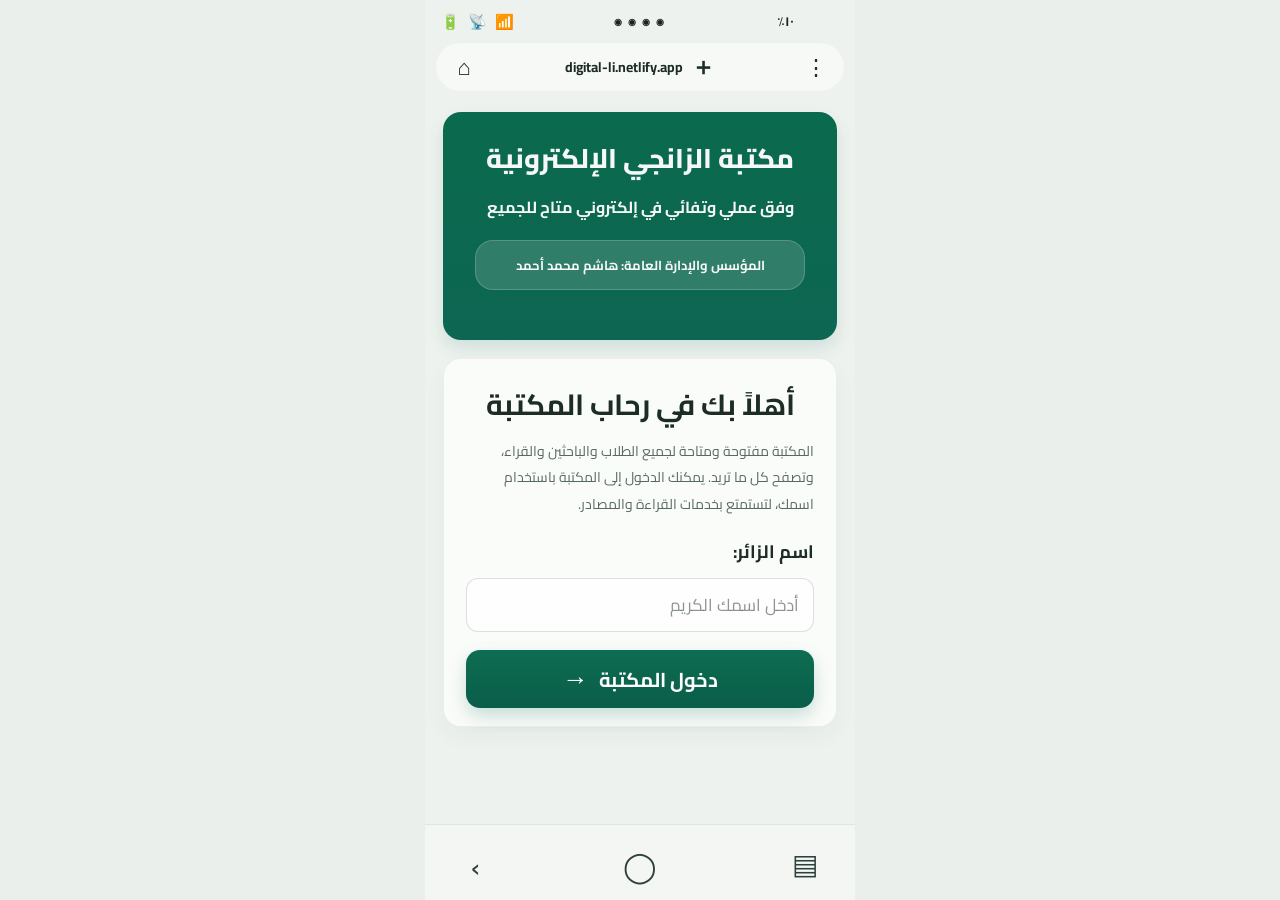
==== commit 5f5d02b3: "تحديث المشروع إلى نسخته متعددة الصفحات مع شاشة دخول ومكتبة وتفاصيل كتاب" ====
--- a/index.html
+++ b/index.html
@@ -10,8 +10,8 @@
     <link rel="stylesheet" href="styles.css" />
   </head>
   <body>
-    <div class="phone-frame">
-      <div class="status-bar">
+    <div class="app-shell">
+      <div class="statusbar">
         <div class="status-left">١٠٪</div>
         <div class="status-center">
           <span>◉</span>
@@ -27,36 +27,34 @@
       </div>
 
       <div class="browser-bar">
-        <div class="nav-left">
-          <span class="menu-icon">⋮</span>
-        </div>
-
+        <div class="browser-side">⋮</div>
         <div class="browser-center">
           <span class="plus">＋</span>
-          <span class="url">digital-li.netlify.app</span>
+          <span class="browser-url">digital-li.netlify.app</span>
         </div>
-
-        <div class="nav-right">⌂</div>
+        <div class="browser-side">⌂</div>
       </div>
 
       <main class="content">
-        <section class="hero-card">
+        <section class="hero">
           <h1>مكتبة الزانجي الإلكترونية</h1>
           <p>وفق عملي وتفائي في إلكتروني متاح للجميع</p>
-          <div class="owner-pill">المؤسس والإدارة العامة: هاشم محمد أحمد</div>
+          <div class="owner">المؤسس والإدارة العامة: هاشم محمد أحمد</div>
         </section>
 
-        <section class="login-box">
+        <section class="login-panel">
           <h2>أهلاً بك في رحاب المكتبة</h2>
           <p>
             المكتبة مفتوحة ومتاحة لجميع الطلاب والباحثين والقراء، وتصفح كل ما تريد.
             يمكنك الدخول إلى المكتبة باستخدام اسمك، لتستمتع بخدمات القراءة والمصادر.
           </p>
 
-          <label for="readerName">اسم الزائر:</label>
-          <input id="readerName" type="text" placeholder="أدخل اسمك الكريم" />
+          <label class="label" for="readerName">اسم الزائر:</label>
+          <input id="readerName" class="input" type="text" placeholder="أدخل اسمك الكريم" />
 
-          <button id="enterLibrary" type="button">دخول المكتبة <span>→</span></button>
+          <button id="enterLibrary" class="submit" type="button">
+            دخول المكتبة <span>→</span>
+          </button>
         </section>
       </main>
 
--- a/styles.css
+++ b/styles.css
@@ -1,46 +1,57 @@
+:root {
+  --bg: #edf2ee;
+  --panel: rgba(255,255,255,0.72);
+  --primary: #0d6d52;
+  --primary-dark: #0a5d49;
+  --text: #1d2d26;
+  --muted: #586962;
+  --border: rgba(18,31,26,0.08);
+  --chip: #e9f4ef;
+}
+
 * {
   box-sizing: border-box;
 }
 
 html, body {
   margin: 0;
-  height: 100%;
-  background: #e7efeb;
+  min-height: 100%;
   font-family: "Cairo", sans-serif;
-  color: #1c2925;
+  background: #ebefec;
+  color: var(--text);
 }
 
 body {
   display: flex;
   justify-content: center;
   align-items: flex-start;
-  padding: 10px 0 20px;
-}
-
-.phone-frame {
+}
+
+button, input, select {
+  font: inherit;
+}
+
+.app-shell {
   width: 430px;
-  min-height: 920px;
-  background: #edf3ef;
-  border-radius: 18px;
+  min-height: 100vh;
+  background: var(--bg);
+  position: relative;
   overflow: hidden;
-  box-shadow: 0 24px 60px rgba(13, 31, 25, 0.14);
-  position: relative;
-}
-
-.status-bar {
+}
+
+.statusbar {
   height: 42px;
   display: flex;
   align-items: center;
   justify-content: space-between;
-  padding: 0 18px;
-  background: #edf3ef;
+  padding: 0 18px 0 16px;
   font-weight: 700;
   font-size: 13px;
-  color: #1e1f20;
+  color: #1f1f1f;
 }
 
 .status-left {
-  width: 58px;
+  width: 60px;
   text-align: left;
 }
 
@@ -49,15 +60,14 @@
   align-items: center;
   gap: 6px;
   font-size: 9px;
-  letter-spacing: 0.8px;
 }
 
 .status-right {
-  display: flex;
-  align-items: center;
+  width: 60px;
+  display: flex;
   justify-content: flex-end;
+  align-items: center;
   gap: 8px;
-  width: 58px;
   font-size: 15px;
 }
 
@@ -65,21 +75,21 @@
   display: flex;
   align-items: center;
   justify-content: space-between;
-  height: 52px;
-  padding: 0 14px;
-  margin: 0 8px 18px;
+  height: 50px;
+  margin: 0 10px 12px;
+  padding: 0 12px;
   border-radius: 28px;
-  background: rgba(255,255,255,0.5);
-  box-shadow: inset 0 0 0 1px rgba(30,35,33,0.06);
-}
-
-.nav-left, .nav-right {
-  width: 36px;
+  background: rgba(255,255,255,0.58);
+  box-shadow: inset 0 0 0 1px rgba(10, 20, 18, 0.04);
+}
+
+.browser-side {
+  width: 34px;
+  display: flex;
+  align-items: center;
+  justify-content: center;
   font-size: 22px;
-  display: flex;
-  align-items: center;
-  justify-content: center;
-  color: #1f2d29;
+  color: #202d29;
 }
 
 .browser-center {
@@ -87,23 +97,18 @@
   display: flex;
   align-items: center;
   justify-content: center;
-  gap: 10px;
+  gap: 8px;
   font-size: 14px;
   font-weight: 700;
-  color: #202d29;
+  color: #1d2d26;
 }
 
 .plus {
   font-size: 24px;
-  font-weight: 700;
   line-height: 1;
-  color: #1d2f2a;
-}
-
-.url {
-  display: inline-block;
-  width: 100%;
-  text-align: center;
+}
+
+.browser-url {
   white-space: nowrap;
   overflow: hidden;
   text-overflow: ellipsis;
@@ -113,103 +118,100 @@
   padding: 8px 18px 0;
 }
 
-.hero-card {
-  background: linear-gradient(180deg, #0b6d53 0%, #0c6451 100%);
-  border-radius: 16px;
-  min-height: 225px;
+.hero {
+  background: linear-gradient(180deg, #0a6a4d 0%, #0d6652 100%);
+  border-radius: 18px;
+  min-height: 228px;
   padding: 26px 18px 20px;
+  color: #f5f8f6;
   box-shadow: 0 8px 16px rgba(11, 93, 79, 0.12);
-  color: #f5f7f2;
-}
-
-.hero-card h1 {
+}
+
+.hero h1 {
   margin: 0;
-  font-size: 26px;
   text-align: center;
+  font-size: 27px;
   line-height: 1.5;
   font-weight: 800;
 }
 
-.hero-card p {
-  margin: 18px auto 22px;
+.hero p {
+  margin: 16px auto 20px;
+  max-width: 330px;
   text-align: center;
-  max-width: 320px;
   font-size: 16px;
   font-weight: 700;
   line-height: 1.6;
 }
 
-.owner-pill {
+.owner {
   margin: 0 auto;
   max-width: 330px;
-  background: rgba(255,255,255,0.18);
-  border: 1px solid rgba(255,255,255,0.15);
+  background: rgba(255,255,255,0.15);
+  border: 1px solid rgba(255,255,255,0.18);
   border-radius: 18px;
-  padding: 10px 18px;
   text-align: center;
-  font-size: 14px;
-  font-weight: 700;
-  color: #f3f8f5;
-}
-
-.login-box {
-  margin-top: 22px;
-  background: rgba(255,255,255,0.7);
-  border: 1px solid rgba(16, 28, 23, 0.06);
+  padding: 12px 18px;
+  font-size: 13px;
+  font-weight: 700;
+}
+
+.login-panel {
+  margin-top: 18px;
+  background: rgba(255,255,255,0.72);
+  border: 1px solid rgba(17,30,27,0.06);
   border-radius: 18px;
-  padding: 28px 24px 20px;
-  box-shadow: 0 10px 22px rgba(29, 49, 41, 0.04);
-}
-
-.login-box h2 {
-  margin: 0 0 14px;
+  padding: 26px 22px 18px;
+  box-shadow: 0 10px 22px rgba(26,45,38,0.04);
+}
+
+.login-panel h2 {
+  margin: 0 0 12px;
   text-align: center;
-  font-size: 28px;
+  font-size: 29px;
   line-height: 1.4;
   font-weight: 700;
-  color: #1d2e29;
-}
-
-.login-box p {
+}
+
+.login-panel p {
   margin: 0 0 14px;
   font-size: 14px;
   line-height: 1.9;
-  color: #525d59;
+  color: var(--muted);
   text-align: right;
 }
 
-.login-box label {
+.label {
   display: block;
-  margin: 18px 0 12px;
+  margin: 18px 0 10px;
   font-size: 18px;
   font-weight: 700;
-  color: #1d2f2a;
-}
-
-#readerName {
+}
+
+.input {
   width: 100%;
   height: 54px;
-  border: 1px solid rgba(23, 34, 30, 0.16);
+  border: 1px solid rgba(28,40,35,0.15);
   border-radius: 12px;
-  background: rgba(255,255,255,0.6);
+  background: rgba(255,255,255,0.72);
   padding: 0 14px;
+  color: var(--text);
   font-size: 17px;
   font-family: "Cairo", sans-serif;
-  color: #1e2f2a;
   outline: none;
 }
 
-#readerName::placeholder {
-  color: rgba(28, 41, 37, 0.46);
-}
-
-#enterLibrary {
+.input::placeholder {
+  color: rgba(29,45,38,0.5);
+}
+
+.submit {
+  width: 100%;
   margin-top: 18px;
-  width: 100%;
-  height: 56px;
+  height: 58px;
   border: none;
   border-radius: 14px;
-  background: linear-gradient(180deg, #0c6d52 0%, #0a5f49 100%);
+  background: linear-gradient(180deg, var(--primary) 0%, var(--primary-dark) 100%);
   color: white;
   font-size: 20px;
   font-weight: 700;
@@ -219,13 +221,12 @@
   align-items: center;
   justify-content: center;
   gap: 10px;
-  box-shadow: 0 8px 18px rgba(7, 101, 72, 0.2);
-}
-
-#enterLibrary span {
+  box-shadow: 0 8px 18px rgba(7,101,72,0.2);
+}
+
+.submit span {
   font-size: 26px;
-  line-height: 1;
-  transform: translateY(-1px);
+  margin-top: -2px;
 }
 
 .bottom-nav {
@@ -237,9 +238,9 @@
   display: flex;
   align-items: center;
   justify-content: space-between;
-  padding: 0 26px;
-  background: rgba(255,255,255,0.35);
-  border-top: 1px solid rgba(0,0,0,0.06);
+  padding: 0 24px;
+  background: rgba(255,255,255,0.30);
+  border-top: 1px solid rgba(17,24,21,0.08);
 }
 
 .nav-btn {
@@ -247,7 +248,7 @@
   height: 52px;
   border: none;
   background: transparent;
-  color: #314b45;
+  color: #2d403d;
   font-size: 30px;
   cursor: pointer;
 }
@@ -256,14 +257,291 @@
   font-size: 28px;
 }
 
+.library-header {
+  padding: 20px 16px 14px;
+  background: #eef3f0;
+  border-bottom: 1px solid rgba(14,25,22,0.06);
+}
+
+.header-top {
+  display: flex;
+  align-items: center;
+  justify-content: space-between;
+  gap: 10px;
+  margin-bottom: 16px;
+}
+
+.brand {
+  font-size: 24px;
+  font-weight: 800;
+}
+
+.user-badge {
+  background: rgba(13,109,82,0.08);
+  color: var(--primary-dark);
+  border: 1px solid rgba(13,109,82,0.12);
+  border-radius: 999px;
+  padding: 8px 12px;
+  font-size: 13px;
+  font-weight: 700;
+}
+
+.toolbar {
+  display: flex;
+  flex-direction: column;
+  gap: 12px;
+}
+
+.toolbar input,
+.toolbar select {
+  width: 100%;
+  height: 48px;
+  border-radius: 12px;
+  border: 1px solid rgba(27,41,36,0.12);
+  background: rgba(255,255,255,0.72);
+  padding: 0 14px;
+  font-size: 15px;
+  color: var(--text);
+  outline: none;
+}
+
+.library-main {
+  padding: 16px;
+}
+
+.stats {
+  display: grid;
+  grid-template-columns: repeat(3, minmax(80px, 1fr));
+  gap: 12px;
+  margin-bottom: 18px;
+}
+
+.stat {
+  background: rgba(255,255,255,0.7);
+  border: 1px solid rgba(17,30,26,0.06);
+  border-radius: 16px;
+  text-align: center;
+  padding: 14px 10px;
+  box-shadow: 0 8px 18px rgba(27,49,41,0.04);
+}
+
+.stat strong {
+  display: block;
+  color: var(--primary-dark);
+  font-size: 1.6rem;
+}
+
+.stat span {
+  color: var(--muted);
+  font-size: 12px;
+  font-weight: 700;
+}
+
+.books-grid {
+  display: grid;
+  grid-template-columns: repeat(auto-fit, minmax(180px, 1fr));
+  gap: 18px;
+  padding-bottom: 90px;
+}
+
+.book-card {
+  background: rgba(255,255,255,0.75);
+  border: 1px solid rgba(17,30,26,0.06);
+  border-radius: 18px;
+  overflow: hidden;
+  box-shadow: 0 10px 22px rgba(24,43,36,0.05);
+}
+
+.book-cover {
+  width: 100%;
+  height: 220px;
+  object-fit: cover;
+  display: block;
+  background: #dfecec;
+}
+
+.book-content {
+  padding: 14px 14px 12px;
+}
+
+.book-meta {
+  display: flex;
+  justify-content: space-between;
+  align-items: center;
+  margin-bottom: 8px;
+}
+
+.book-category {
+  display: inline-block;
+  background: var(--chip);
+  color: var(--primary-dark);
+  border-radius: 999px;
+  padding: 6px 10px;
+  font-size: 0.7rem;
+  font-weight: 700;
+}
+
+.book-language {
+  color: var(--muted);
+  font-size: 0.75rem;
+  font-weight: 700;
+}
+
+.book-title {
+  margin: 0 0 8px;
+  font-size: 1.2rem;
+  min-height: 64px;
+}
+
+.book-author {
+  margin: 0 0 10px;
+  color: var(--muted);
+  font-size: 0.9rem;
+  font-weight: 700;
+}
+
+.book-summary {
+  font-size: 0.86rem;
+  line-height: 1.7;
+  color: var(--muted);
+  margin: 0 0 12px;
+}
+
+.book-actions {
+  display: flex;
+  gap: 8px;
+  margin-top: 10px;
+}
+
+.primary-btn, .secondary-btn {
+  border: none;
+  border-radius: 12px;
+  font-weight: 700;
+  cursor: pointer;
+  padding: 10px 12px;
+  text-decoration: none;
+  display: inline-flex;
+  align-items: center;
+  justify-content: center;
+}
+
+.primary-btn {
+  flex: 1;
+  background: linear-gradient(180deg, var(--primary), var(--primary-dark));
+  color: white;
+}
+
+.secondary-btn {
+  background: #edf4f0;
+  color: var(--primary-dark);
+}
+
+.details-header {
+  display: flex;
+  align-items: center;
+  gap: 12px;
+  padding: 18px 18px 10px;
+  background: #edf3f0;
+  border-bottom: 1px solid rgba(14,25,22,0.06);
+}
+
+.back-btn {
+  width: 42px;
+  height: 42px;
+  border: 1px solid rgba(14,25,22,0.08);
+  border-radius: 12px;
+  background: rgba(255,255,255,0.62);
+  font-size: 20px;
+  cursor: pointer;
+}
+
+.brand-mini {
+  font-size: 22px;
+  font-weight: 800;
+}
+
+.details-main {
+  padding: 18px;
+}
+
+.details-cover-wrap {
+  background: linear-gradient(180deg, #ebf6ef, #eef5f3);
+  border-radius: 18px;
+  overflow: hidden;
+  box-shadow: 0 10px 22px rgba(14,25,22,0.05);
+}
+
+.details-cover-wrap img {
+  width: 100%;
+  height: 260px;
+  object-fit: cover;
+  display: block;
+}
+
+.details-body {
+  padding: 18px 8px 0;
+}
+
+.chip {
+  display: inline-block;
+  background: var(--chip);
+  color: var(--primary-dark);
+  padding: 7px 12px;
+  border-radius: 999px;
+  font-size: 0.74rem;
+  font-weight: 700;
+}
+
+.details-body h1 {
+  margin: 16px 0 8px;
+  font-size: 2rem;
+}
+
+.detail-author {
+  margin: 0 0 18px;
+  color: var(--muted);
+  font-weight: 700;
+}
+
+.meta-grid {
+  display: grid;
+  grid-template-columns: repeat(3, minmax(100px, 1fr));
+  gap: 10px;
+  margin-bottom: 18px;
+}
+
+.meta-grid > div {
+  background: #f4f8f5;
+  border: 1px solid rgba(16,30,25,0.06);
+  border-radius: 12px;
+  padding: 10px 12px;
+}
+
+.meta-grid label {
+  display: block;
+  color: var(--muted);
+  font-size: 0.7rem;
+  margin-bottom: 4px;
+}
+
+.meta-grid span {
+  font-weight: 700;
+}
+
+.detail-summary {
+  color: var(--muted);
+  line-height: 1.9;
+  margin: 0 0 20px;
+}
+
+.detail-actions {
+  display: flex;
+  gap: 12px;
+  flex-wrap: wrap;
+}
+
 @media (max-width: 480px) {
-  body {
-    padding: 0;
+  .app-shell {
+    width: 100vw;
   }
-
-  .phone-frame {
-    width: 100vw;
-    min-height: 100vh;
-    border-radius: 0;
-  }
-}
+}
